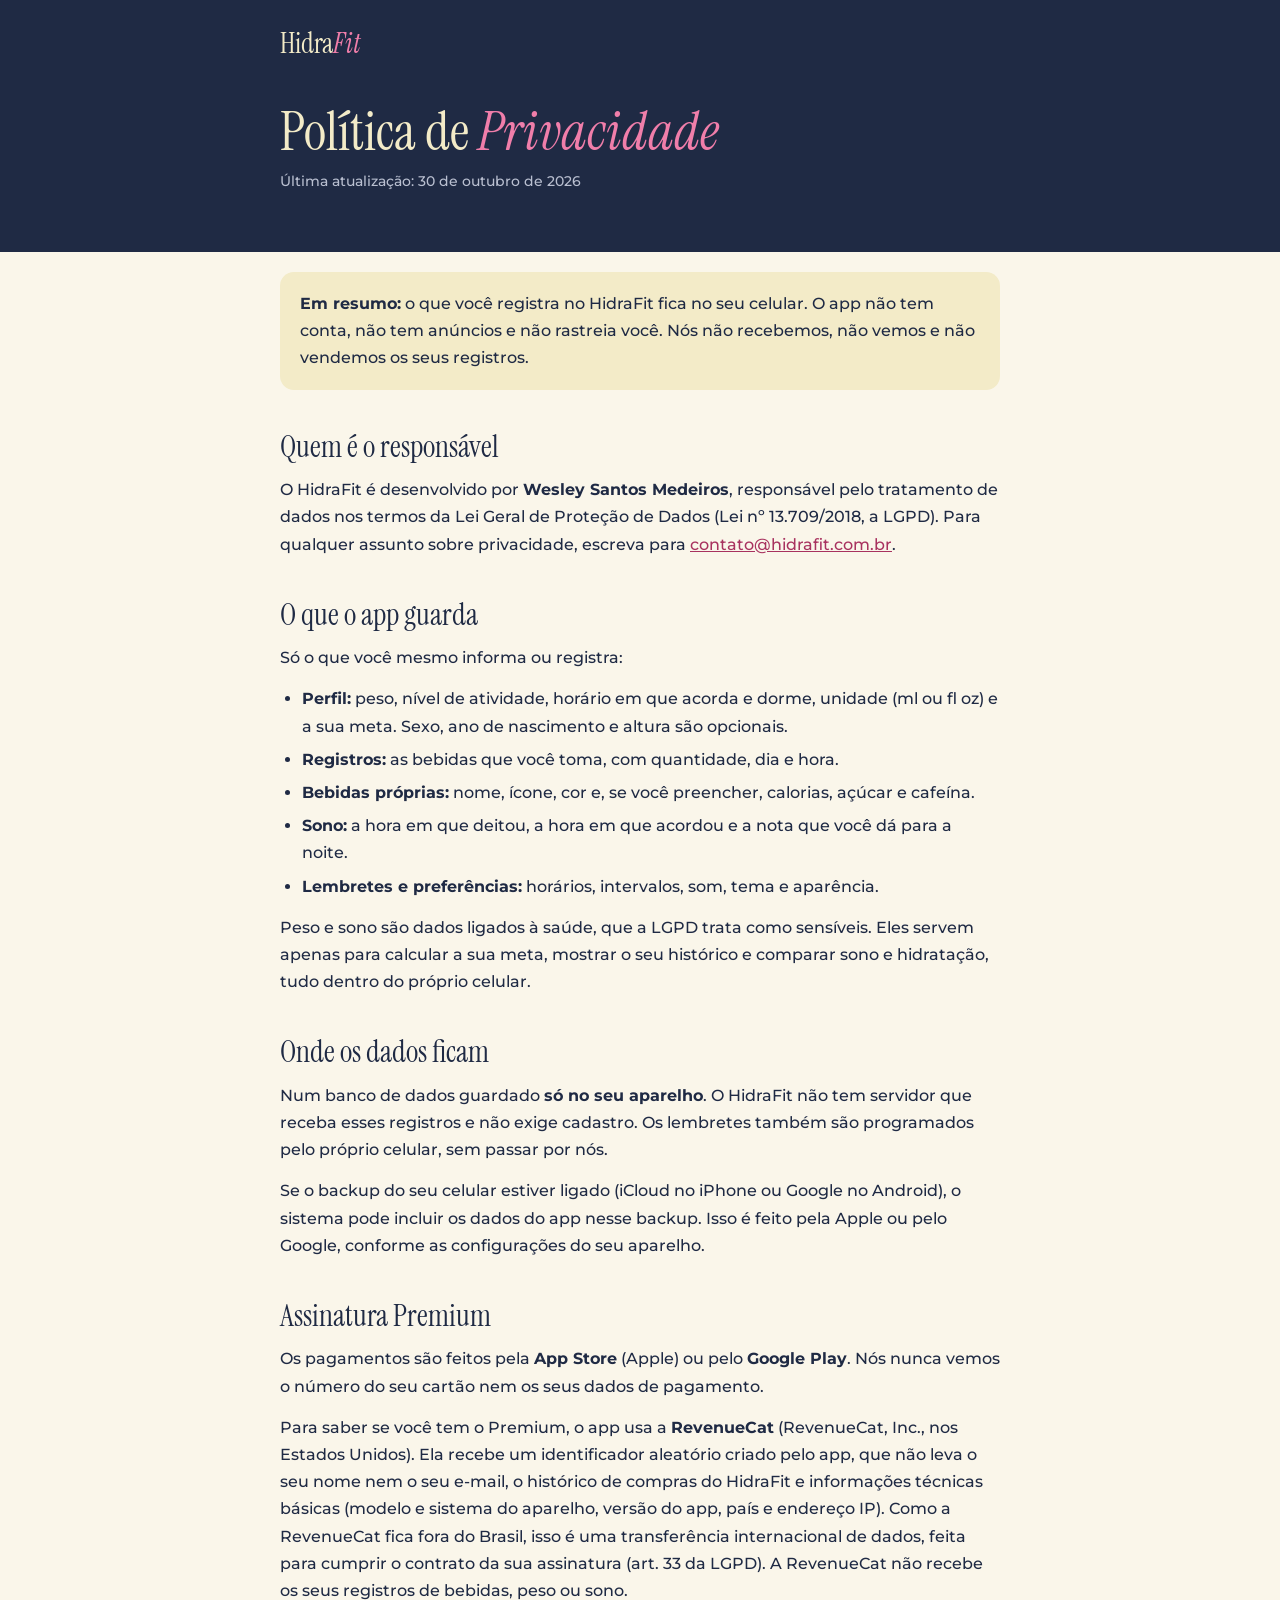
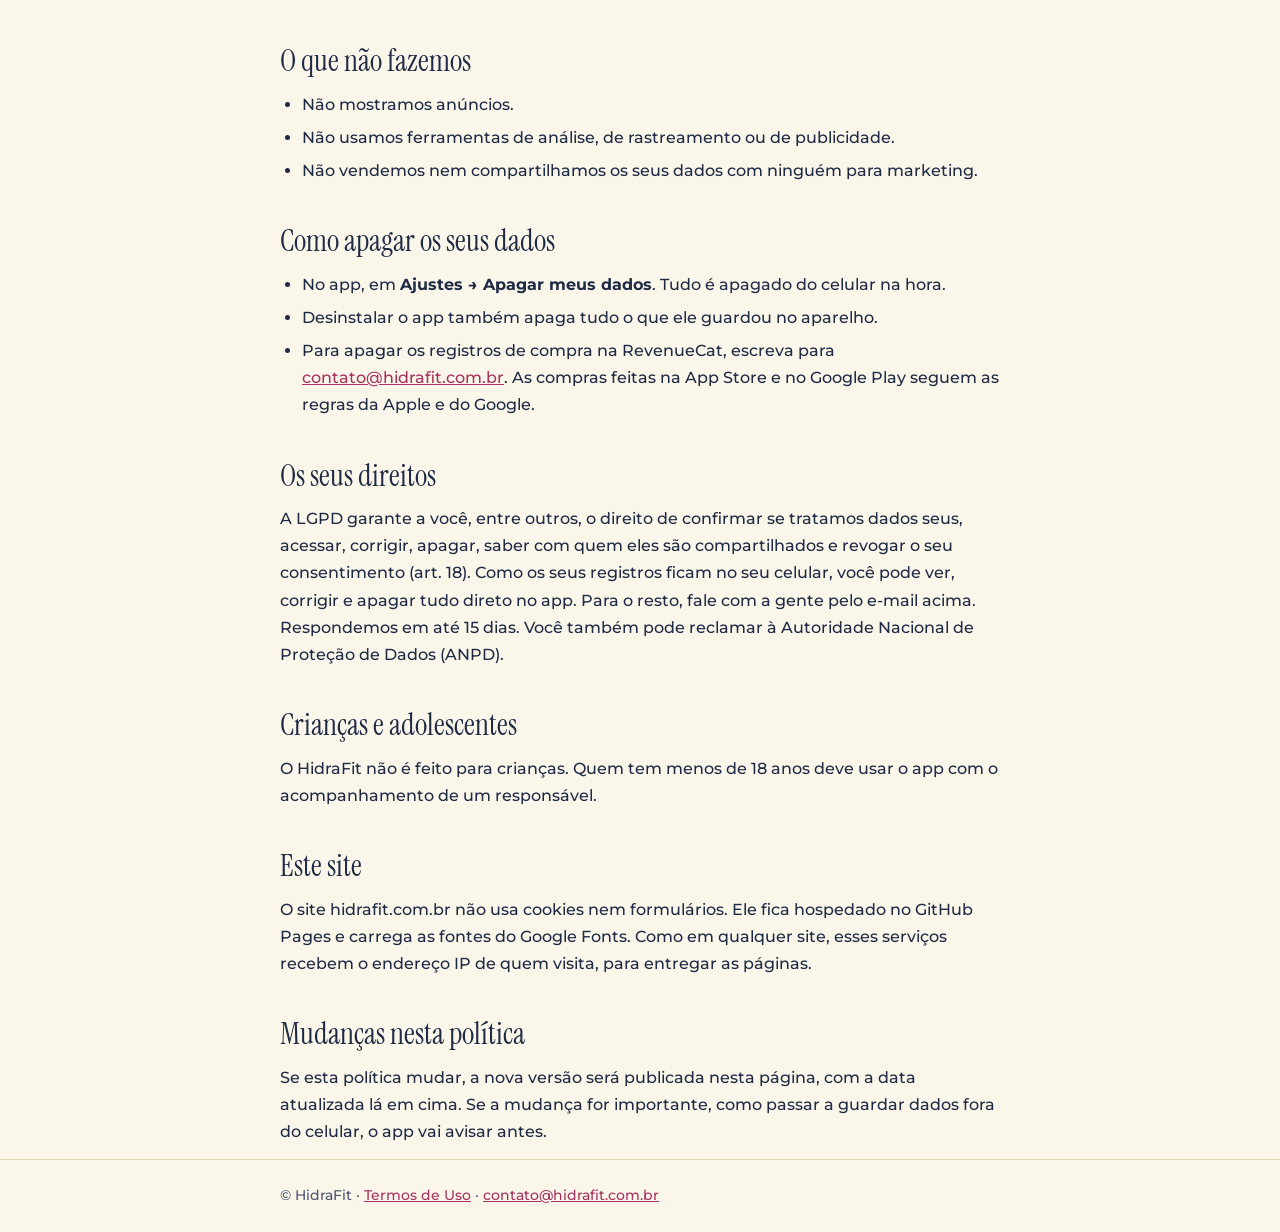
==== privacidade/index.html @ 0dbf6f50 "site: privacidade, termos e "Em breve" no lugar da lista falsa A lista de espera não salvava nada; v" ====
<!doctype html>
<html lang="pt-BR">
<head>
<meta charset="utf-8">
<meta name="viewport" content="width=device-width, initial-scale=1">
<title>Política de Privacidade · HidraFit</title>
<link rel="icon" type="image/png" href="../favicon.png">
<meta name="description" content="Como o HidraFit trata os seus dados: tudo fica no seu celular, sem conta, sem anúncios e sem rastreamento.">
<link rel="preconnect" href="https://fonts.googleapis.com">
<link rel="preconnect" href="https://fonts.gstatic.com" crossorigin>
<link href="https://fonts.googleapis.com/css2?family=Instrument+Serif:ital@0;1&family=Montserrat:wght@500;600;700&display=swap" rel="stylesheet">
<link rel="stylesheet" href="../legal.css">
</head>
<body>
<header>
  <div class="wrap">
    <a class="logo" href="../">Hidra<em>Fit</em></a>
    <h1>Política de <em>Privacidade</em></h1>
    <p class="updated">Última atualização: 30 de outubro de 2026</p>
  </div>
</header>

<main class="wrap">
  <div class="box">
    <p><strong>Em resumo:</strong> o que você registra no HidraFit fica no seu celular. O app não tem conta,
    não tem anúncios e não rastreia você. Nós não recebemos, não vemos e não vendemos os seus registros.</p>
  </div>

  <h2>Quem é o responsável</h2>
  <p>O HidraFit é desenvolvido por <strong>Wesley Santos Medeiros</strong>, responsável pelo tratamento de
  dados nos termos da Lei Geral de Proteção de Dados (Lei nº 13.709/2018, a LGPD). Para qualquer assunto
  sobre privacidade, escreva para <a href="mailto:contato@hidrafit.com.br">contato@hidrafit.com.br</a>.</p>

  <h2>O que o app guarda</h2>
  <p>Só o que você mesmo informa ou registra:</p>
  <ul>
    <li><strong>Perfil:</strong> peso, nível de atividade, horário em que acorda e dorme, unidade (ml ou fl oz)
    e a sua meta. Sexo, ano de nascimento e altura são opcionais.</li>
    <li><strong>Registros:</strong> as bebidas que você toma, com quantidade, dia e hora.</li>
    <li><strong>Bebidas próprias:</strong> nome, ícone, cor e, se você preencher, calorias, açúcar e cafeína.</li>
    <li><strong>Sono:</strong> a hora em que deitou, a hora em que acordou e a nota que você dá para a noite.</li>
    <li><strong>Lembretes e preferências:</strong> horários, intervalos, som, tema e aparência.</li>
  </ul>
  <p>Peso e sono são dados ligados à saúde, que a LGPD trata como sensíveis. Eles servem apenas para calcular a
  sua meta, mostrar o seu histórico e comparar sono e hidratação, tudo dentro do próprio celular.</p>

  <h2>Onde os dados ficam</h2>
  <p>Num banco de dados guardado <strong>só no seu aparelho</strong>. O HidraFit não tem servidor que receba esses
  registros e não exige cadastro. Os lembretes também são programados pelo próprio celular, sem passar por nós.</p>
  <p>Se o backup do seu celular estiver ligado (iCloud no iPhone ou Google no Android), o sistema pode incluir os
  dados do app nesse backup. Isso é feito pela Apple ou pelo Google, conforme as configurações do seu aparelho.</p>

  <h2>Assinatura Premium</h2>
  <p>Os pagamentos são feitos pela <strong>App Store</strong> (Apple) ou pelo <strong>Google Play</strong>. Nós
  nunca vemos o número do seu cartão nem os seus dados de pagamento.</p>
  <p>Para saber se você tem o Premium, o app usa a <strong>RevenueCat</strong> (RevenueCat, Inc., nos Estados
  Unidos). Ela recebe um identificador aleatório criado pelo app, que não leva o seu nome nem o seu e-mail, o
  histórico de compras do HidraFit e informações técnicas básicas (modelo e sistema do aparelho, versão do app,
  país e endereço IP). Como a RevenueCat fica fora do Brasil, isso é uma transferência internacional de dados,
  feita para cumprir o contrato da sua assinatura (art. 33 da LGPD). A RevenueCat não recebe os seus registros
  de bebidas, peso ou sono.</p>

  <h2>O que não fazemos</h2>
  <ul>
    <li>Não mostramos anúncios.</li>
    <li>Não usamos ferramentas de análise, de rastreamento ou de publicidade.</li>
    <li>Não vendemos nem compartilhamos os seus dados com ninguém para marketing.</li>
  </ul>

  <h2>Como apagar os seus dados</h2>
  <ul>
    <li>No app, em <strong>Ajustes → Apagar meus dados</strong>. Tudo é apagado do celular na hora.</li>
    <li>Desinstalar o app também apaga tudo o que ele guardou no aparelho.</li>
    <li>Para apagar os registros de compra na RevenueCat, escreva para
    <a href="mailto:contato@hidrafit.com.br">contato@hidrafit.com.br</a>. As compras feitas na App Store e no
    Google Play seguem as regras da Apple e do Google.</li>
  </ul>

  <h2>Os seus direitos</h2>
  <p>A LGPD garante a você, entre outros, o direito de confirmar se tratamos dados seus, acessar, corrigir,
  apagar, saber com quem eles são compartilhados e revogar o seu consentimento (art. 18). Como os seus registros
  ficam no seu celular, você pode ver, corrigir e apagar tudo direto no app. Para o resto, fale com a gente pelo
  e-mail acima. Respondemos em até 15 dias. Você também pode reclamar à Autoridade Nacional de Proteção de Dados
  (ANPD).</p>

  <h2>Crianças e adolescentes</h2>
  <p>O HidraFit não é feito para crianças. Quem tem menos de 18 anos deve usar o app com o acompanhamento de
  um responsável.</p>

  <h2>Este site</h2>
  <p>O site hidrafit.com.br não usa cookies nem formulários. Ele fica hospedado no GitHub Pages e carrega as fontes
  do Google Fonts. Como em qualquer site, esses serviços recebem o endereço IP de quem visita, para entregar as
  páginas.</p>

  <h2>Mudanças nesta política</h2>
  <p>Se esta política mudar, a nova versão será publicada nesta página, com a data atualizada lá em cima. Se a
  mudança for importante, como passar a guardar dados fora do celular, o app vai avisar antes.</p>
</main>

<footer>
  <div class="wrap">© HidraFit · <a href="../termos/">Termos de Uso</a> · <a href="mailto:contato@hidrafit.com.br">contato@hidrafit.com.br</a></div>
</footer>
</body>
</html>
---- legal.css ----
/* Privacy and terms pages. Values from replica/design/tokens.json (light) and tokens.dark.json (dark). */
:root{
  --bg:#faf6ea; --surface:#f3ebc8; --border:#e4d9b4;
  --text:#1f2a44; --text-muted:#4c5570; --accent:#f07eaa; --accent-text:#a8325f;
  --hero:#1f2a44; --on-hero:#f3ebc8; --hero-accent:#f07eaa;
  --display:'Instrument Serif', Georgia, serif;
  --sans:'Montserrat', system-ui, -apple-system, 'Segoe UI', Roboto, sans-serif;
  --r-md:14px;
}
@media (prefers-color-scheme: dark){
  :root{
    --bg:#121828; --surface:#1f2a44; --border:#334063;
    --text:#f3ebc8; --text-muted:#c2c4cc; --accent-text:#f07eaa;
  }
}
*{box-sizing:border-box; margin:0; padding:0}
body{background:var(--bg); color:var(--text); font:500 16px/1.7 var(--sans); -webkit-font-smoothing:antialiased}
a{color:var(--accent-text)}
header{background:var(--hero); color:var(--on-hero); padding:20px 0 44px}
.wrap{max-width:760px; margin:0 auto; padding:0 20px}
.logo{font-family:var(--display); font-size:28px; color:var(--on-hero); text-decoration:none}
.logo em{color:var(--hero-accent)}
h1{font-family:var(--display); font-weight:400; font-size:clamp(38px,7vw,54px); line-height:1.05; margin-top:36px}
h1 em{color:var(--hero-accent)}
.updated{color:#b9bfd0; font-size:14px; margin-top:10px}
main{padding:44px 0 64px}
h2{font-family:var(--display); font-weight:400; font-size:30px; line-height:1.15; margin:40px 0 12px}
p,ul{margin-bottom:14px}
ul{padding-left:22px}
li{margin-bottom:6px}
.box{background:var(--surface); border-radius:var(--r-md); padding:18px 20px; margin:20px 0}
.box p:last-child,.box ul:last-child{margin-bottom:0}
footer{border-top:1px solid var(--border); padding:24px 0; font-size:14px; color:var(--text-muted)}
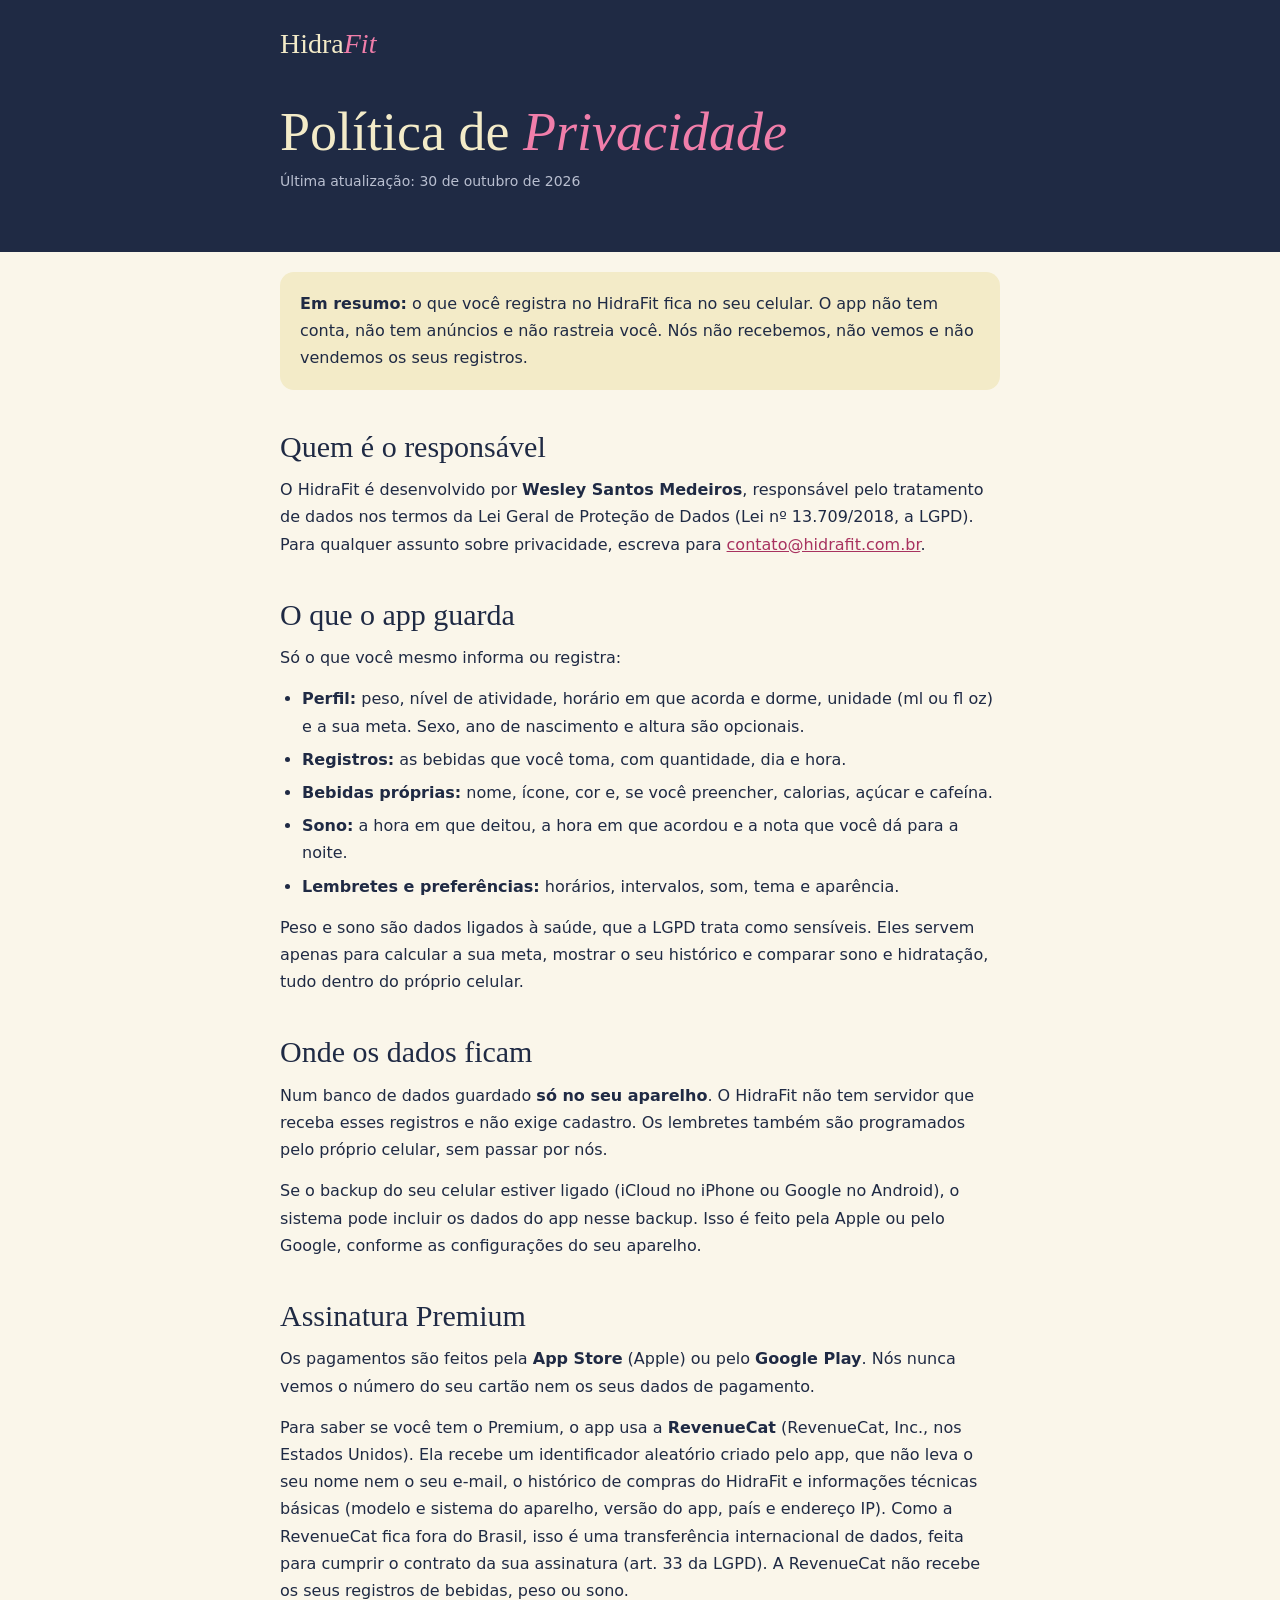
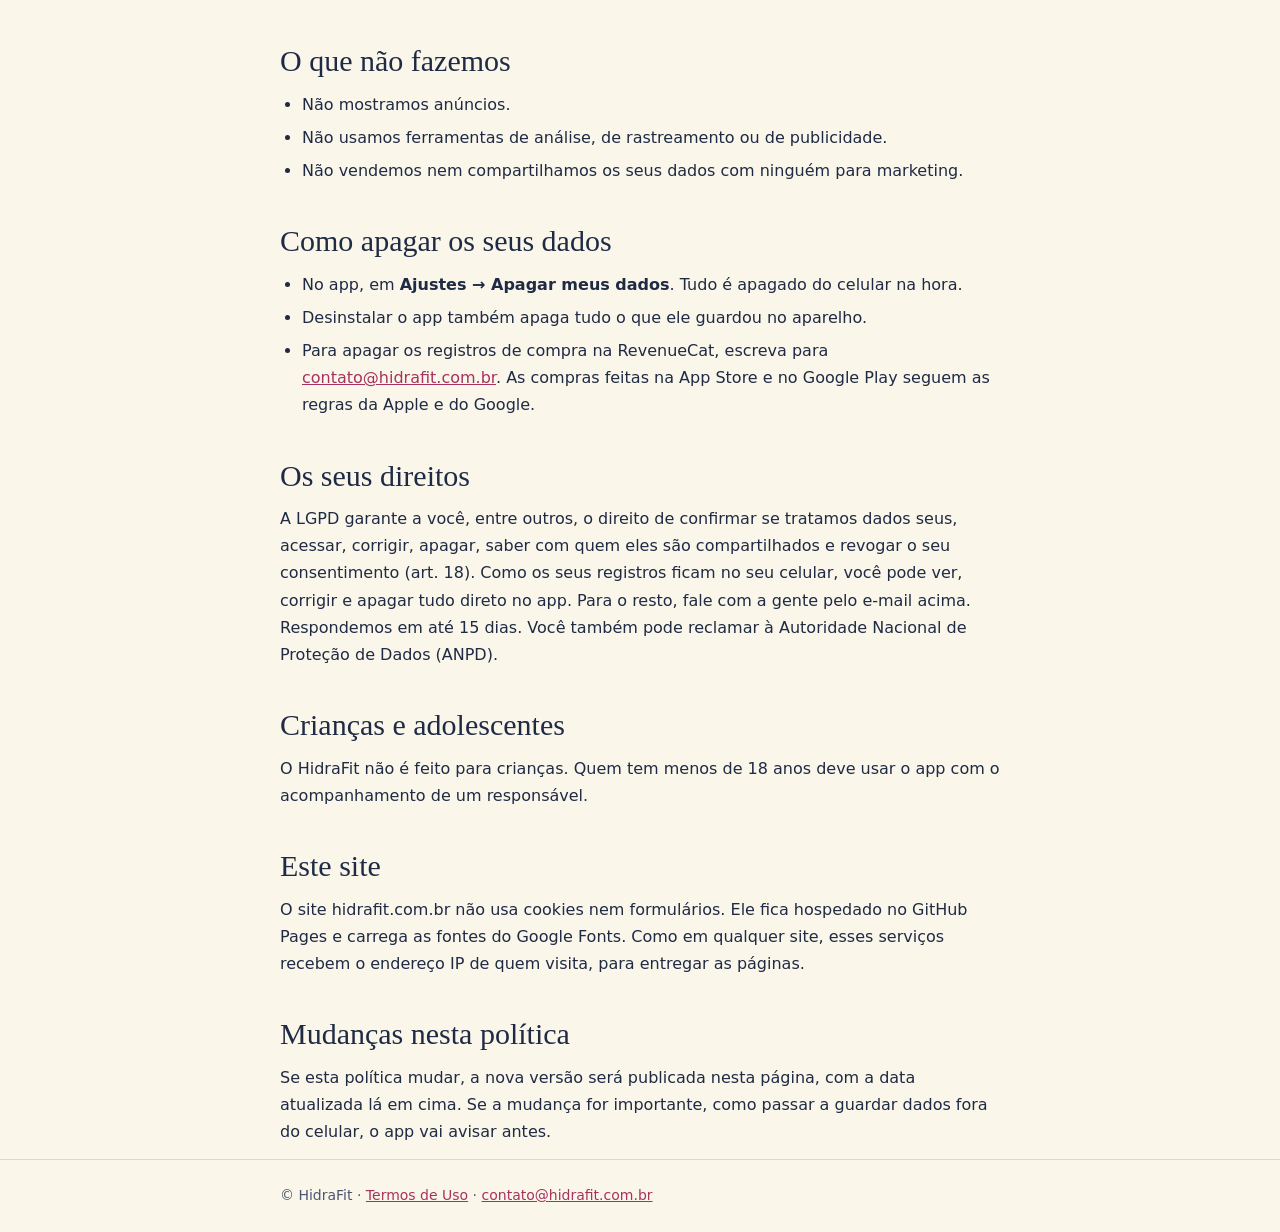
==== commit fca1a39e: "Segurança: Premium só pela loja, links validados, sem backup no Android - purchases: sem cache própr" ====
--- a/privacidade/index.html
+++ b/privacidade/index.html
@@ -3,9 +3,21 @@
 <head>
 <meta charset="utf-8">
 <meta name="viewport" content="width=device-width, initial-scale=1">
+<meta http-equiv="Content-Security-Policy" content="default-src 'self'; script-src 'none'; style-src 'self' 'unsafe-inline' https://fonts.googleapis.com; font-src https://fonts.gstatic.com; img-src 'self' data:; object-src 'none'; base-uri 'self'; form-action 'none'">
+<meta name="referrer" content="strict-origin-when-cross-origin">
 <title>Política de Privacidade · HidraFit</title>
 <link rel="icon" type="image/png" href="../favicon.png">
 <meta name="description" content="Como o HidraFit trata os seus dados: tudo fica no seu celular, sem conta, sem anúncios e sem rastreamento.">
+<meta property="og:title" content="Política de Privacidade · HidraFit">
+<meta property="og:description" content="Como o HidraFit trata os seus dados: tudo fica no seu celular, sem conta, sem anúncios e sem rastreamento.">
+<meta property="og:type" content="website">
+<meta property="og:url" content="https://hidrafit.com.br/privacidade/">
+<meta property="og:image" content="https://hidrafit.com.br/og.png">
+<meta property="og:image:width" content="1200">
+<meta property="og:image:height" content="630">
+<meta property="og:image:alt" content="Logo do HidraFit, uma gota com uma pessoa dentro, e a frase Beba mais. Viva melhor.">
+<meta property="og:locale" content="pt_BR">
+<meta name="twitter:card" content="summary_large_image">
 <link rel="preconnect" href="https://fonts.googleapis.com">
 <link rel="preconnect" href="https://fonts.gstatic.com" crossorigin>
 <link href="https://fonts.googleapis.com/css2?family=Instrument+Serif:ital@0;1&family=Montserrat:wght@500;600;700&display=swap" rel="stylesheet">
